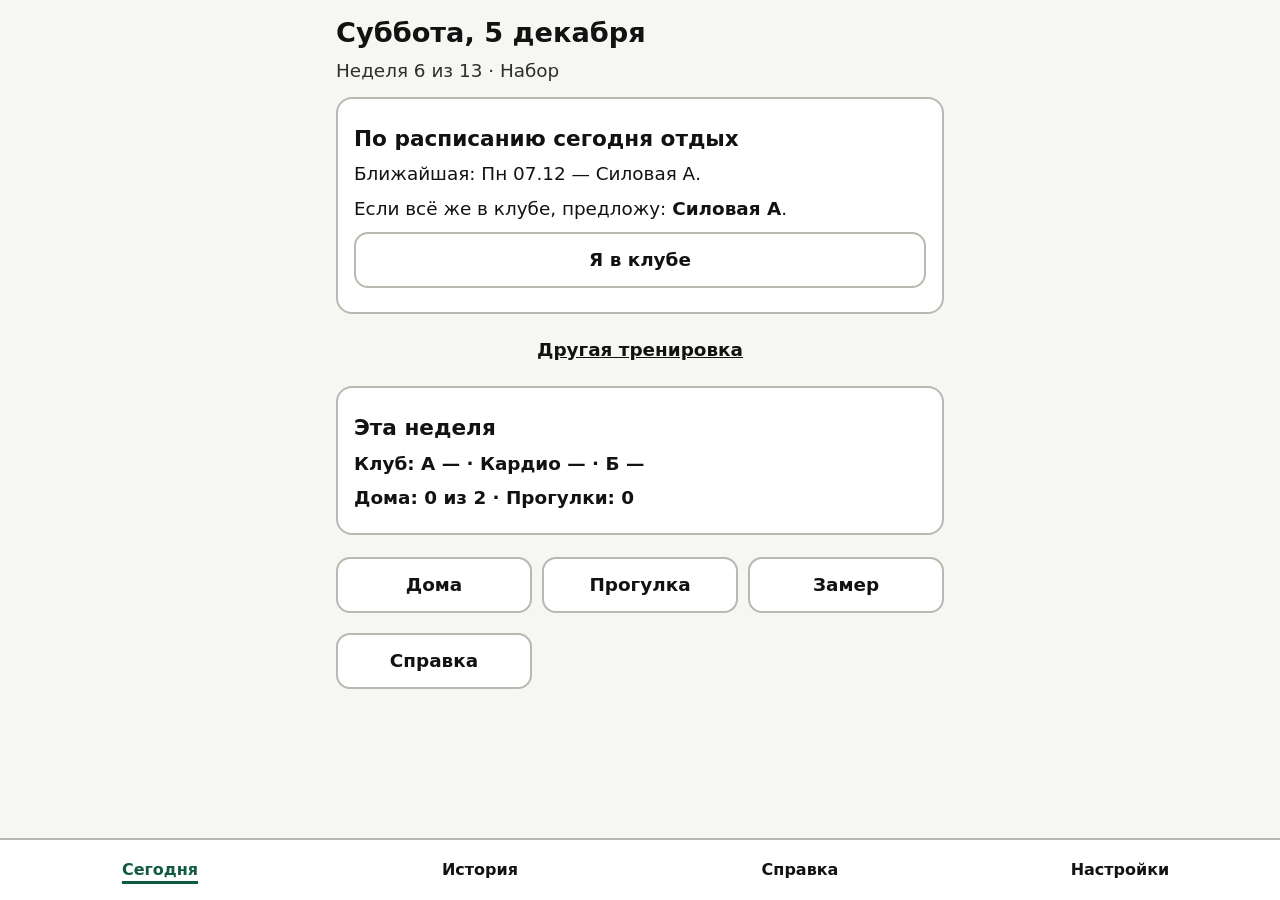
==== index.html @ d6c23516 "Первая версия PWA «Тренировки» Силовая с подсказкой веса, таймер отдыха с голосом, стоп-сигналы, бас" ====
<!doctype html>
<html lang="ru">
<head>
  <meta charset="utf-8">
  <meta name="viewport" content="width=device-width, initial-scale=1, viewport-fit=cover">
  <title>Тренировки</title>
  <meta name="description" content="Личный дневник тренировок">
  <meta name="theme-color" content="#0f5a40" media="(prefers-color-scheme: light)">
  <meta name="theme-color" content="#101211" media="(prefers-color-scheme: dark)">
  <meta name="apple-mobile-web-app-capable" content="yes">
  <meta name="mobile-web-app-capable" content="yes">
  <meta name="apple-mobile-web-app-title" content="Тренировки">
  <meta name="apple-mobile-web-app-status-bar-style" content="default">
  <link rel="manifest" href="manifest.webmanifest">
  <link rel="icon" href="icons/icon-192.png" type="image/png">
  <link rel="apple-touch-icon" href="icons/apple-touch-icon.png">
  <link rel="stylesheet" href="css/style.css">
</head>
<body>
  <div id="app"><p style="padding:16px">Загрузка…</p></div>
  <noscript>Для работы приложения нужен JavaScript.</noscript>
  <script type="module" src="js/app.js"></script>
</body>
</html>
---- css/style.css ----
:root {
  --bg: #f6f6f2;
  --surface: #ffffff;
  --text: #121212;
  --text-2: #2e2e2e;
  --line: #b9b9b1;
  --primary: #0f5a40;
  --primary-text: #ffffff;
  --primary-soft: #d9eee4;
  --danger: #a3211a;
  --danger-text: #ffffff;
  --warn-bg: #fff1c9;
  --warn-text: #3d2c00;
  --chip: #e9e9e2;
  --focus: #1546c0;
  color-scheme: light dark;
}
@media (prefers-color-scheme: dark) {
  :root {
    --bg: #101211;
    --surface: #1b1e1c;
    --text: #f3f3ef;
    --text-2: #dadad4;
    --line: #4a504c;
    --primary: #6fdcb0;
    --primary-text: #04281b;
    --primary-soft: #1c3a2e;
    --danger: #ff7a70;
    --danger-text: #2a0200;
    --warn-bg: #3b300b;
    --warn-text: #ffe9a8;
    --chip: #2a2e2b;
    --focus: #9db8ff;
  }
}

html { font: -apple-system-body; }
* { box-sizing: border-box; }
body {
  margin: 0;
  background: var(--bg);
  color: var(--text);
  font-family: system-ui, -apple-system, "Segoe UI", Roboto, sans-serif;
  font-size: 1.15rem;
  line-height: 1.45;
  -webkit-text-size-adjust: 100%;
  -webkit-tap-highlight-color: transparent;
}
h1 { font-size: 1.7rem; margin: 0.2em 0 0.3em; line-height: 1.2; }
h2 { font-size: 1.35rem; margin: 0.6em 0 0.4em; line-height: 1.25; }
h3 { font-size: 1.15rem; margin: 0.8em 0 0.2em; }
p { margin: 0.4em 0; }
.sub { color: var(--text-2); }
.lead { font-size: 1.2rem; }
.big-text { font-size: 1.6rem; font-weight: 700; line-height: 1.25; }
.center { text-align: center; }
.note { color: var(--text-2); font-size: 1rem; }
:focus-visible { outline: 3px solid var(--focus); outline-offset: 2px; }

.page, .workout {
  max-width: 640px;
  margin: 0 auto;
  padding: 16px 16px calc(110px + env(safe-area-inset-bottom));
}
.page { padding-top: calc(12px + env(safe-area-inset-top)); }
.page-head { margin-bottom: 8px; }

.card, .banner, .suggest, .history, .rest-panel {
  background: var(--surface);
  border: 2px solid var(--line);
  border-radius: 16px;
  padding: 14px 16px;
  margin: 12px 0;
}
.banner { background: var(--warn-bg); color: var(--warn-text); border-color: var(--warn-text); }
.danger-card { border-color: var(--danger); }
.danger-text { color: var(--danger); }

.btn {
  display: flex;
  align-items: center;
  justify-content: center;
  width: 100%;
  min-height: 56px;
  margin: 10px 0;
  padding: 12px 18px;
  border-radius: 14px;
  border: 2px solid var(--line);
  background: var(--surface);
  color: var(--text);
  font: inherit;
  font-weight: 650;
  font-size: 1.15rem;
  text-align: center;
  text-decoration: none;
  cursor: pointer;
}
.btn-primary { background: var(--primary); color: var(--primary-text); border-color: var(--primary); }
.btn-danger { background: var(--danger); color: var(--danger-text); border-color: var(--danger); }
.btn-xl { min-height: 72px; font-size: 1.35rem; }
.btn-small { width: auto; min-height: 48px; margin: 0; padding: 8px 12px; font-size: 1rem; }
.btn-link {
  background: none;
  border: none;
  color: var(--text);
  text-decoration: underline;
  font: inherit;
  font-weight: 600;
  min-height: 48px;
  padding: 8px;
  cursor: pointer;
}
.btn.btn-link { border: none; background: none; }
.danger-link { color: var(--danger); }
.btn-pause {
  min-height: 40vh;
  font-size: 2.6rem;
  letter-spacing: 0.05em;
  background: var(--primary-soft);
  border: 3px solid var(--primary);
}
.file-btn { cursor: pointer; }

.grid2 { display: grid; grid-template-columns: repeat(auto-fit, minmax(150px, 1fr)); gap: 0 10px; }
.row2 { display: grid; grid-template-columns: repeat(auto-fit, minmax(140px, 1fr)); gap: 0 10px; }
.stack .btn { margin: 8px 0; }

fieldset { border: none; padding: 0; margin: 14px 0; }
legend { font-weight: 650; margin-bottom: 6px; padding: 0; }
.chips { display: flex; flex-wrap: wrap; gap: 8px; }
.chip {
  min-height: 56px;
  padding: 10px 16px;
  border-radius: 28px;
  border: 2px solid var(--line);
  background: var(--chip);
  color: var(--text);
  font: inherit;
  font-weight: 600;
  cursor: pointer;
}
.chip[aria-pressed="true"] { background: var(--primary); color: var(--primary-text); border-color: var(--primary); }
.chip[aria-pressed="true"]::before { content: "✓ "; }

.field { display: block; margin: 14px 0; font-weight: 600; }
.field input, .field textarea {
  display: block;
  width: 100%;
  margin-top: 6px;
  min-height: 56px;
  padding: 10px 12px;
  font: inherit;
  font-weight: 400;
  color: var(--text);
  background: var(--surface);
  border: 2px solid var(--line);
  border-radius: 12px;
}
.check { display: flex; gap: 12px; align-items: center; min-height: 56px; margin: 12px 0; font-weight: 600; }
.check input { width: 32px; height: 32px; flex: none; accent-color: var(--primary); }

.list { padding-left: 1.3em; }
.list li { margin: 6px 0; }
.big-list { font-size: 1.3rem; }
.week-strip { font-size: 1.15rem; font-weight: 600; }
.tbl { width: 100%; border-collapse: collapse; font-size: 1rem; }
.tbl td, .tbl th { border-bottom: 1px solid var(--line); padding: 8px 6px; text-align: left; vertical-align: top; }

.row-btn {
  display: flex;
  flex-wrap: wrap;
  justify-content: space-between;
  align-items: center;
  gap: 4px 12px;
  width: 100%;
  min-height: 56px;
  margin: 8px 0;
  padding: 10px 14px;
  border: 2px solid var(--line);
  border-radius: 12px;
  background: var(--surface);
  color: var(--text);
  font: inherit;
  text-align: left;
}
.row-btn[aria-current="true"] { border-color: var(--primary); border-width: 3px; }
.row-btn span { color: var(--text-2); }

/* тренировка */
.topbar {
  position: sticky;
  top: 0;
  z-index: 5;
  display: flex;
  gap: 8px;
  align-items: center;
  padding: calc(8px + env(safe-area-inset-top)) 12px 8px;
  background: var(--bg);
  border-bottom: 2px solid var(--line);
}
.topbar-title { flex: 1; font-weight: 700; line-height: 1.2; min-width: 0; }
.topbar-title span { display: block; font-weight: 400; font-size: 0.95rem; color: var(--text-2); }
.ex-name { font-size: 1.6rem; }
.set-line { font-size: 1.25rem; }
.eye-note { background: var(--warn-bg); color: var(--warn-text); padding: 10px 12px; border-radius: 12px; font-weight: 600; }
.big-num { font-size: clamp(2.6rem, 13vw, 4.6rem); font-weight: 800; line-height: 1.05; font-variant-numeric: tabular-nums; }
.timer { text-align: center; padding: 8px 0; }
.timer-label { font-size: 1.3rem; font-weight: 700; }
.timer .big-num { font-size: clamp(3.4rem, 22vw, 7rem); }
.rest-panel { border-color: var(--primary); background: var(--primary-soft); padding-top: 6px; padding-bottom: 6px; }
.rest-panel .timer .big-num { font-size: clamp(3rem, 16vw, 4.6rem); }
.rest-panel .btn { margin: 6px 0; }

.stepper-block { margin: 14px 0; }
.stepper-label { font-weight: 650; display: flex; justify-content: space-between; align-items: center; flex-wrap: wrap; }
.stepper { display: grid; grid-template-columns: 76px 1fr 76px; gap: 8px; align-items: center; }
.stepper button {
  min-height: 76px;
  font-size: 2.4rem;
  font-weight: 700;
  border-radius: 14px;
  border: 2px solid var(--line);
  background: var(--chip);
  color: var(--text);
  cursor: pointer;
}
.stepper .val { text-align: center; font-size: clamp(2rem, 10vw, 3rem); font-weight: 800; font-variant-numeric: tabular-nums; }

.bottom-nav {
  position: fixed;
  left: 0;
  right: 0;
  bottom: 0;
  z-index: 5;
  display: grid;
  grid-template-columns: repeat(4, 1fr);
  background: var(--surface);
  border-top: 2px solid var(--line);
  padding-bottom: env(safe-area-inset-bottom);
}
.bottom-nav button {
  min-height: 60px;
  border: none;
  background: none;
  color: var(--text);
  font: inherit;
  font-size: 1rem;
  font-weight: 600;
}
.bottom-nav button[aria-current="page"] { text-decoration: underline; text-decoration-thickness: 3px; text-underline-offset: 6px; color: var(--primary); }

.overlay {
  position: fixed;
  inset: 0;
  z-index: 20;
  background: rgba(0, 0, 0, 0.55);
  display: flex;
  align-items: flex-end;
  justify-content: center;
}
.sheet {
  width: 100%;
  max-width: 640px;
  max-height: 92vh;
  overflow-y: auto;
  background: var(--bg);
  border-radius: 20px 20px 0 0;
  padding: 16px 16px calc(24px + env(safe-area-inset-bottom));
}
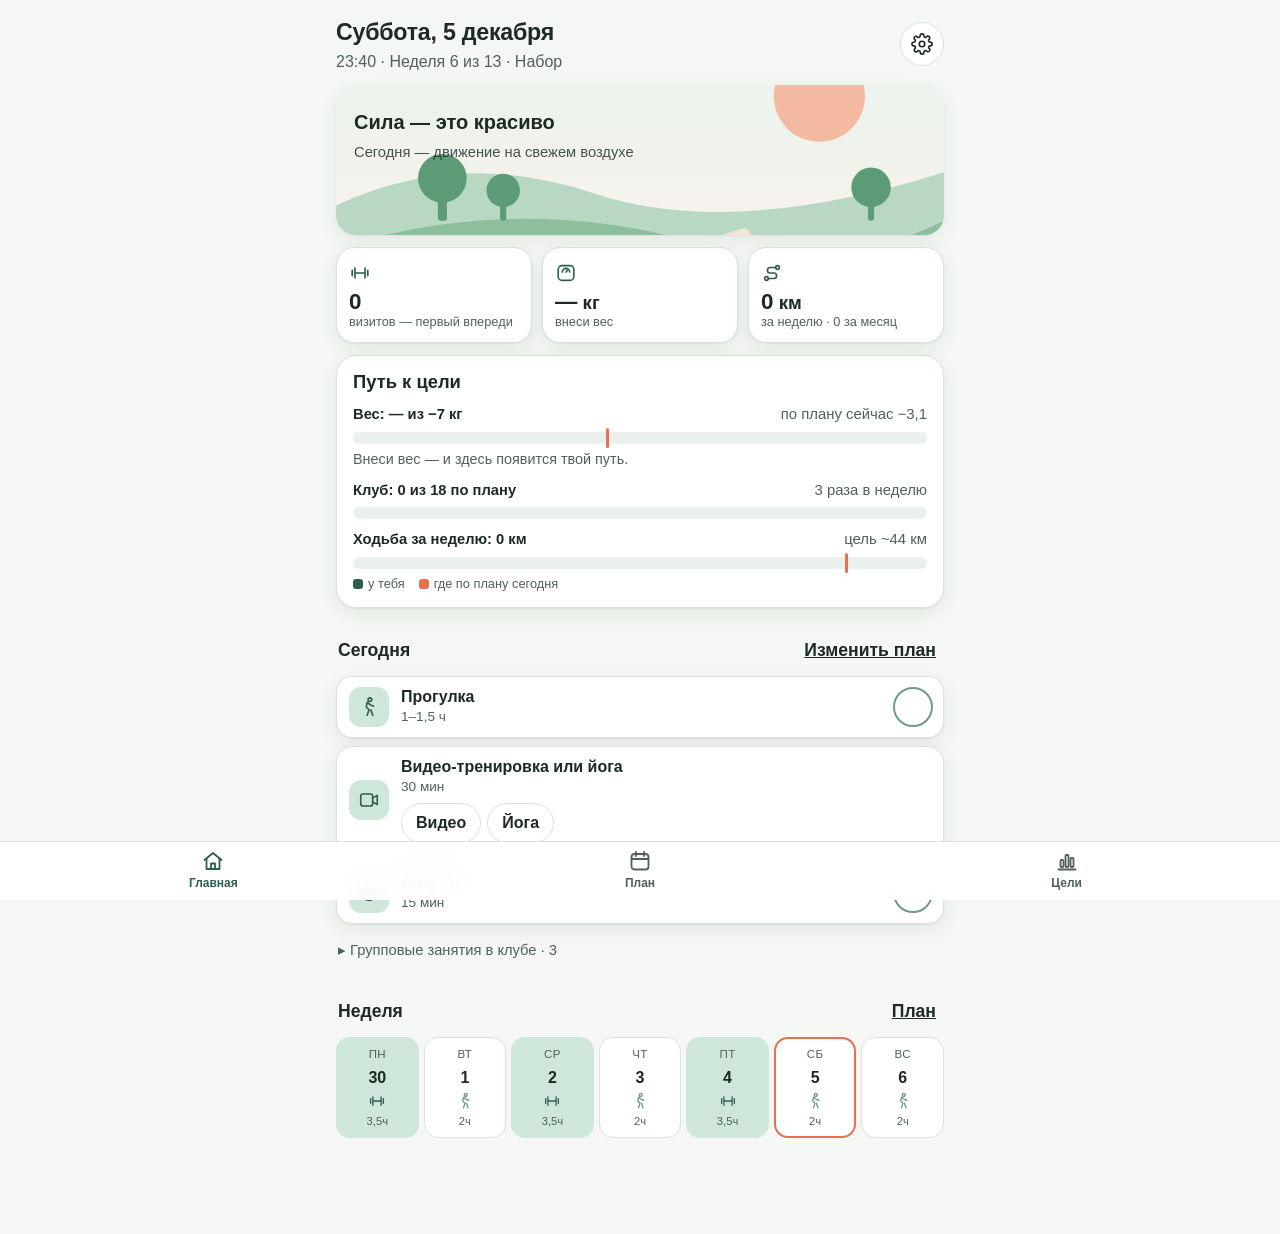
==== commit a45e7b16: "Новый интерфейс: дашборд прогресса, план недели, календарь месяца, цели - «Спа»-дизайн обычного масш" ====
--- a/index.html
+++ b/index.html
@@ -5,8 +5,8 @@
   <meta name="viewport" content="width=device-width, initial-scale=1, viewport-fit=cover">
   <title>Тренировки</title>
   <meta name="description" content="Личный дневник тренировок">
-  <meta name="theme-color" content="#0f5a40" media="(prefers-color-scheme: light)">
-  <meta name="theme-color" content="#101211" media="(prefers-color-scheme: dark)">
+  <meta name="theme-color" content="#f4f7f3" media="(prefers-color-scheme: light)">
+  <meta name="theme-color" content="#111715" media="(prefers-color-scheme: dark)">
   <meta name="apple-mobile-web-app-capable" content="yes">
   <meta name="mobile-web-app-capable" content="yes">
   <meta name="apple-mobile-web-app-title" content="Тренировки">
--- a/css/style.css
+++ b/css/style.css
@@ -1,269 +1,363 @@
 :root {
-  --bg: #f6f6f2;
+  --bg: #f4f7f3;
   --surface: #ffffff;
-  --text: #121212;
-  --text-2: #2e2e2e;
-  --line: #b9b9b1;
-  --primary: #0f5a40;
-  --primary-text: #ffffff;
-  --primary-soft: #d9eee4;
-  --danger: #a3211a;
-  --danger-text: #ffffff;
-  --warn-bg: #fff1c9;
-  --warn-text: #3d2c00;
-  --chip: #e9e9e2;
-  --focus: #1546c0;
+  --surface-2: #eaf1ec;
+  --text: #1d2a24;
+  --text-2: #51605a;
+  --line: #d9e3dc;
+  --sage: #2f5d4e;
+  --sage-2: #6e9c86;
+  --mint: #cfe6da;
+  --coral: #e86f51;
+  --coral-text: #b8472d;
+  --on-primary: #ffffff;
+  --danger: #b3261e;
+  --warn-bg: #fff3dc;
+  --warn-text: #6b4500;
+  --focus: #2b62d9;
+  --shadow: 0 1px 2px rgba(30, 50, 40, .06), 0 6px 20px rgba(30, 50, 40, .07);
+  --radius: 20px;
+  --hero-sky-1: #e6f3ee;
+  --hero-sky-2: #fdf2ea;
+  --hero-sun: #f6b49a;
+  --hero-wave-1: #a9d3c4;
+  --hero-wave-2: #7fb8a5;
+  --hero-wave-3: #4f8f7b;
+  --hero-hill-1: #b9d8c4;
+  --hero-hill-2: #8dbf9f;
+  --hero-tree: #5d9a76;
+  --hero-path: #f3e6d6;
+  --heat-0: #edf1ee;
+  --heat-1: #dcefd6;
+  --heat-2: #a8d69c;
+  --heat-3: #e9c27a;
+  --heat-4: #d9734f;
+  --heat-5: #7a1f35;
   color-scheme: light dark;
 }
 @media (prefers-color-scheme: dark) {
   :root {
-    --bg: #101211;
-    --surface: #1b1e1c;
-    --text: #f3f3ef;
-    --text-2: #dadad4;
-    --line: #4a504c;
-    --primary: #6fdcb0;
-    --primary-text: #04281b;
-    --primary-soft: #1c3a2e;
-    --danger: #ff7a70;
-    --danger-text: #2a0200;
-    --warn-bg: #3b300b;
-    --warn-text: #ffe9a8;
-    --chip: #2a2e2b;
+    --bg: #111715;
+    --surface: #1a221f;
+    --surface-2: #222c28;
+    --text: #eef3f0;
+    --text-2: #a9b8b1;
+    --line: #2e3a35;
+    --sage: #8fc7ad;
+    --sage-2: #6e9c86;
+    --mint: #1f3a31;
+    --coral: #f08a6e;
+    --coral-text: #f6a58e;
+    --on-primary: #0b2219;
+    --danger: #ff8a80;
+    --warn-bg: #3a2e12;
+    --warn-text: #ffdf9e;
     --focus: #9db8ff;
+    --shadow: none;
+    --hero-sky-1: #1d3a33;
+    --hero-sky-2: #3b2c2a;
+    --hero-sun: #c97a62;
+    --hero-wave-1: #2c5a4c;
+    --hero-wave-2: #23493e;
+    --hero-wave-3: #183830;
+    --hero-hill-1: #2b4a3a;
+    --hero-hill-2: #213c2f;
+    --hero-tree: #3f6e55;
+    --hero-path: #4a4036;
+    --heat-0: #1e2724;
+    --heat-1: #2a4a36;
+    --heat-2: #3f7a4d;
+    --heat-3: #9a7a35;
+    --heat-4: #b5573a;
+    --heat-5: #a3364f;
   }
 }
 
-html { font: -apple-system-body; }
 * { box-sizing: border-box; }
+html { -webkit-text-size-adjust: 100%; }
 body {
   margin: 0;
   background: var(--bg);
   color: var(--text);
-  font-family: system-ui, -apple-system, "Segoe UI", Roboto, sans-serif;
-  font-size: 1.15rem;
+  font-family: -apple-system, BlinkMacSystemFont, "SF Pro Text", "Segoe UI", Roboto, sans-serif;
+  font-size: 16px;
   line-height: 1.45;
-  -webkit-text-size-adjust: 100%;
   -webkit-tap-highlight-color: transparent;
 }
-h1 { font-size: 1.7rem; margin: 0.2em 0 0.3em; line-height: 1.2; }
-h2 { font-size: 1.35rem; margin: 0.6em 0 0.4em; line-height: 1.25; }
-h3 { font-size: 1.15rem; margin: 0.8em 0 0.2em; }
-p { margin: 0.4em 0; }
-.sub { color: var(--text-2); }
-.lead { font-size: 1.2rem; }
-.big-text { font-size: 1.6rem; font-weight: 700; line-height: 1.25; }
+h1 { font-size: 1.6rem; margin: 0; line-height: 1.2; letter-spacing: -.01em; }
+h2 { font-size: 1.15rem; margin: 0 0 .5em; line-height: 1.3; }
+h3 { font-size: 1rem; margin: .9em 0 .2em; }
+p { margin: .35em 0; }
+.sub { color: var(--text-2); font-size: .93rem; }
+.lead { font-size: 1.05rem; }
+.big-text { font-size: 1.35rem; font-weight: 700; line-height: 1.25; }
 .center { text-align: center; }
-.note { color: var(--text-2); font-size: 1rem; }
+.note { color: var(--text-2); font-size: .9rem; }
 :focus-visible { outline: 3px solid var(--focus); outline-offset: 2px; }
+.ic { flex: none; vertical-align: middle; }
 
 .page, .workout {
   max-width: 640px;
   margin: 0 auto;
-  padding: 16px 16px calc(110px + env(safe-area-inset-bottom));
-}
-.page { padding-top: calc(12px + env(safe-area-inset-top)); }
-.page-head { margin-bottom: 8px; }
-
+  padding: 0 16px calc(96px + env(safe-area-inset-bottom));
+}
+.page { padding-top: calc(10px + env(safe-area-inset-top)); }
+
+/* шапка */
+.app-header { display: flex; align-items: center; gap: 12px; padding: 6px 0 12px; }
+.app-header .titles { flex: 1; min-width: 0; }
+.app-header .date { font-size: 1.45rem; font-weight: 750; letter-spacing: -.01em; }
+.app-header .clock { color: var(--text-2); font-variant-numeric: tabular-nums; }
+.icon-btn {
+  width: 44px; height: 44px; border-radius: 50%;
+  display: inline-flex; align-items: center; justify-content: center;
+  border: 1px solid var(--line); background: var(--surface); color: var(--text); cursor: pointer;
+}
+.page-title { display: flex; align-items: center; gap: 10px; padding: 6px 0 14px; }
+.page-title h1 { flex: 1; }
+
+/* герой */
+.hero { position: relative; border-radius: var(--radius); overflow: hidden; min-height: 150px; box-shadow: var(--shadow); }
+.hero-art { position: absolute; inset: 0; width: 100%; height: 100%; }
+.hero-text { position: relative; padding: 18px 18px 54px; }
+.hero-quote { font-size: 1.25rem; font-weight: 700; line-height: 1.25; max-width: 72%; color: var(--text); }
+.hero-sub { color: var(--text); opacity: .8; font-size: .92rem; }
+
+/* карточки */
 .card, .banner, .suggest, .history, .rest-panel {
   background: var(--surface);
-  border: 2px solid var(--line);
-  border-radius: 16px;
+  border: 1px solid var(--line);
+  border-radius: var(--radius);
   padding: 14px 16px;
   margin: 12px 0;
-}
-.banner { background: var(--warn-bg); color: var(--warn-text); border-color: var(--warn-text); }
-.danger-card { border-color: var(--danger); }
+  box-shadow: var(--shadow);
+}
+.banner { background: var(--warn-bg); color: var(--warn-text); border-color: transparent; box-shadow: none; display: flex; gap: 12px; align-items: center; flex-wrap: wrap; }
+.banner p { flex: 1 1 200px; margin: 0; }
+.banner .btn { width: auto; margin: 0; }
 .danger-text { color: var(--danger); }
-
+.section-title { display: flex; align-items: baseline; justify-content: space-between; gap: 8px; margin: 22px 2px 6px; font-size: 1.1rem; }
+.section-title .sub { font-weight: 400; }
+
+/* плитки прогресса */
+.stats { display: grid; grid-template-columns: repeat(3, 1fr); gap: 10px; margin: 12px 0; }
+.stat { background: var(--surface); border: 1px solid var(--line); border-radius: 18px; padding: 12px; box-shadow: var(--shadow); min-width: 0; }
+.stat .ic { color: var(--sage); }
+.stat-val { font-size: 1.4rem; font-weight: 750; line-height: 1.1; margin-top: 6px; font-variant-numeric: tabular-nums; white-space: nowrap; }
+.stat-lbl { font-size: .8rem; color: var(--text-2); line-height: 1.25; }
+.goal-row { margin: 10px 0 4px; }
+.goal-row .goal-head { display: flex; justify-content: space-between; gap: 8px; font-size: .92rem; }
+.progress { position: relative; height: 12px; background: var(--surface-2); border-radius: 6px; margin-top: 6px; }
+.progress .fill { position: absolute; left: 0; top: 0; bottom: 0; background: linear-gradient(90deg, var(--sage-2), var(--sage)); border-radius: 6px; }
+.progress .mark { position: absolute; top: -4px; width: 3px; height: 20px; background: var(--coral); border-radius: 2px; }
+.legend-inline { display: flex; gap: 14px; flex-wrap: wrap; font-size: .8rem; color: var(--text-2); margin-top: 6px; }
+.legend-inline i { display: inline-block; width: 10px; height: 10px; border-radius: 3px; margin-right: 5px; vertical-align: -1px; }
+
+/* план дня */
+.day-list { display: flex; flex-direction: column; gap: 8px; }
+.day-item {
+  display: flex; align-items: center; gap: 12px;
+  background: var(--surface); border: 1px solid var(--line); border-radius: 16px;
+  padding: 10px 10px 10px 12px; box-shadow: var(--shadow); min-height: 60px;
+}
+.di-icon { width: 40px; height: 40px; border-radius: 12px; background: var(--mint); color: var(--sage); display: flex; align-items: center; justify-content: center; flex: none; }
+.di-body { flex: 1; min-width: 0; }
+.di-title { font-weight: 650; line-height: 1.25; }
+.di-meta { font-size: .85rem; color: var(--text-2); }
+.di-choices { display: flex; gap: 6px; margin-top: 6px; flex-wrap: wrap; }
+.day-item.is-done .di-icon { background: var(--sage); color: var(--on-primary); }
+.day-item.is-past, .day-item.is-suggest { box-shadow: none; background: transparent; }
+.day-item.is-past .di-title, .day-item.is-past .di-icon, .day-item.is-suggest .di-title { opacity: .55; }
+.day-item.is-suggest .di-icon { background: var(--surface-2); color: var(--text-2); }
+.day-item.is-cancelled .di-title { text-decoration: line-through; opacity: .6; }
+.tick {
+  width: 40px; height: 40px; border-radius: 50%; flex: none;
+  border: 2px solid var(--sage-2); background: transparent; color: var(--on-primary);
+  display: inline-flex; align-items: center; justify-content: center; cursor: pointer;
+}
+.tick[aria-pressed="true"] { background: var(--sage); border-color: var(--sage); }
+.tick[aria-pressed="false"] .ic { opacity: 0; }
+.tick:disabled { opacity: .35; cursor: default; }
+.mini { min-height: 34px; padding: 4px 12px; border-radius: 17px; font-size: .85rem; }
+.badge { display: inline-block; font-size: .72rem; font-weight: 650; padding: 1px 7px; border-radius: 8px; vertical-align: 1px; margin-left: 4px; }
+.badge-care { background: var(--warn-bg); color: var(--warn-text); }
+.badge-no { background: #f8dcd8; color: #8c1d15; }
+@media (prefers-color-scheme: dark) { .badge-no { background: #4a1f1b; color: #ffb4ab; } }
+.stars { display: inline-flex; gap: 1px; vertical-align: -2px; margin-left: 4px; }
+.stars .on { color: var(--coral); }
+.stars .off { color: var(--line); }
+details.classes { margin-top: 8px; }
+details.classes summary { cursor: pointer; color: var(--text-2); font-size: .92rem; padding: 8px 2px; list-style: none; }
+details.classes summary::-webkit-details-marker { display: none; }
+details.classes summary::before { content: "▸ "; }
+details.classes[open] summary::before { content: "▾ "; }
+.done-note { color: var(--sage); font-weight: 650; font-size: .92rem; margin: 6px 2px; }
+
+/* неделя */
+.week { display: grid; grid-template-columns: repeat(7, 1fr); gap: 5px; }
+.wd {
+  display: flex; flex-direction: column; align-items: center; gap: 3px;
+  padding: 8px 2px; border-radius: 14px; border: 1px solid var(--line); background: var(--surface);
+  color: var(--text); font: inherit; cursor: pointer; min-width: 0;
+}
+.wd .wd-name { font-size: .72rem; color: var(--text-2); text-transform: uppercase; letter-spacing: .03em; }
+.wd .wd-num { font-weight: 700; font-size: 1rem; }
+.wd .wd-hours { font-size: .7rem; color: var(--text-2); white-space: nowrap; }
+.wd .ic { color: var(--sage-2); }
+.wd.is-gym { background: var(--mint); border-color: transparent; }
+.wd.is-gym .ic { color: var(--sage); }
+.wd.is-today { outline: 2px solid var(--coral); outline-offset: -2px; }
+.wd.is-done .wd-num::after { content: " ✓"; color: var(--sage); }
+.wd.is-cancelled { opacity: .5; }
+
+/* календарь */
+.seg { display: grid; grid-template-columns: 1fr 1fr; background: var(--surface-2); border-radius: 14px; padding: 3px; margin-bottom: 12px; }
+.seg button { min-height: 38px; border: 0; border-radius: 11px; background: transparent; color: var(--text); font: inherit; font-weight: 600; cursor: pointer; }
+.seg button[aria-pressed="true"] { background: var(--surface); box-shadow: var(--shadow); }
+.nav-row { display: flex; align-items: center; gap: 8px; margin: 4px 0 10px; }
+.nav-row .nav-title { flex: 1; text-align: center; font-weight: 700; }
+.heat { display: grid; grid-template-columns: repeat(7, 1fr); gap: 5px; }
+.heat .hd { font-size: .72rem; color: var(--text-2); text-align: center; text-transform: uppercase; }
+.heat .cell {
+  aspect-ratio: 1; border-radius: 10px; border: 0; font: inherit; font-size: .85rem; font-weight: 600;
+  display: flex; align-items: center; justify-content: center; cursor: pointer; color: var(--text);
+  background: var(--heat-0);
+}
+.heat .cell.l1 { background: var(--heat-1); }
+.heat .cell.l2 { background: var(--heat-2); }
+.heat .cell.l3 { background: var(--heat-3); }
+.heat .cell.l4 { background: var(--heat-4); color: #fff; }
+.heat .cell.l5 { background: var(--heat-5); color: #fff; }
+.heat .cell.is-today { outline: 2px solid var(--coral); outline-offset: 1px; }
+.heat .cell.is-future { background: transparent; border: 1px dashed var(--line); color: var(--text-2); }
+.heat .blank { visibility: hidden; }
+.heat-legend { display: flex; align-items: center; gap: 4px; font-size: .78rem; color: var(--text-2); margin-top: 10px; flex-wrap: wrap; }
+.heat-legend i { width: 16px; height: 16px; border-radius: 4px; display: inline-block; }
+.kpis { display: grid; grid-template-columns: repeat(2, 1fr); gap: 10px; }
+.kpi { background: var(--surface-2); border-radius: 14px; padding: 10px 12px; }
+.kpi b { display: block; font-size: 1.25rem; font-variant-numeric: tabular-nums; }
+.kpi span { font-size: .82rem; color: var(--text-2); }
+.plan-day { display: flex; align-items: center; gap: 12px; width: 100%; text-align: left; font: inherit; color: var(--text);
+  background: var(--surface); border: 1px solid var(--line); border-radius: 16px; padding: 10px 12px; margin: 8px 0; cursor: pointer; }
+.plan-day.is-gym { background: var(--mint); border-color: transparent; }
+.plan-day .pd-date { width: 46px; text-align: center; flex: none; }
+.plan-day .pd-date b { display: block; font-size: 1.2rem; }
+.plan-day .pd-date span { font-size: .75rem; color: var(--text-2); text-transform: uppercase; }
+.plan-day .pd-body { flex: 1; min-width: 0; }
+.plan-day.is-today { outline: 2px solid var(--coral); outline-offset: -2px; }
+
+/* графики */
+.chart { width: 100%; height: auto; display: block; }
+.chart .bar { fill: var(--sage-2); }
+.chart .bar-current { fill: var(--coral); }
+.chart .bar-val { font-size: 10px; fill: var(--text-2); }
+.chart .bar-lbl, .chart .axis { font-size: 10px; fill: var(--text-2); }
+.chart .goal-line { stroke: var(--coral); stroke-dasharray: 4 4; stroke-width: 1.5; }
+.chart .goal-lbl { font-size: 10px; fill: var(--coral-text); }
+.chart .grid { stroke: var(--line); stroke-width: 1; }
+.chart .data-line { fill: none; stroke: var(--sage); stroke-width: 2.5; stroke-linejoin: round; }
+.chart .target-line { fill: none; stroke: var(--coral); stroke-width: 1.5; stroke-dasharray: 5 5; }
+.chart .dot { fill: var(--sage); }
+.chart .dot-muted { fill: var(--surface); stroke: var(--text-2); stroke-width: 1.5; }
+
+/* кнопки */
 .btn {
-  display: flex;
-  align-items: center;
-  justify-content: center;
-  width: 100%;
-  min-height: 56px;
-  margin: 10px 0;
-  padding: 12px 18px;
-  border-radius: 14px;
-  border: 2px solid var(--line);
-  background: var(--surface);
-  color: var(--text);
-  font: inherit;
-  font-weight: 650;
-  font-size: 1.15rem;
-  text-align: center;
-  text-decoration: none;
-  cursor: pointer;
-}
-.btn-primary { background: var(--primary); color: var(--primary-text); border-color: var(--primary); }
-.btn-danger { background: var(--danger); color: var(--danger-text); border-color: var(--danger); }
-.btn-xl { min-height: 72px; font-size: 1.35rem; }
-.btn-small { width: auto; min-height: 48px; margin: 0; padding: 8px 12px; font-size: 1rem; }
-.btn-link {
-  background: none;
-  border: none;
-  color: var(--text);
-  text-decoration: underline;
-  font: inherit;
-  font-weight: 600;
-  min-height: 48px;
-  padding: 8px;
-  cursor: pointer;
-}
-.btn.btn-link { border: none; background: none; }
+  display: flex; align-items: center; justify-content: center; gap: 8px;
+  width: 100%; min-height: 48px; margin: 8px 0; padding: 10px 16px;
+  border-radius: 14px; border: 1px solid var(--line); background: var(--surface); color: var(--text);
+  font: inherit; font-weight: 650; text-align: center; text-decoration: none; cursor: pointer;
+}
+.btn-primary { background: var(--sage); color: var(--on-primary); border-color: var(--sage); }
+.btn-accent { background: var(--coral); color: #fff; border-color: var(--coral); }
+.btn-danger { background: var(--danger); color: #fff; border-color: var(--danger); }
+.btn-xl { min-height: 56px; font-size: 1.08rem; }
+.btn-small { width: auto; min-height: 40px; margin: 0; padding: 6px 12px; font-size: .9rem; }
+.btn-link { background: none; border: none; color: var(--text); text-decoration: underline; font: inherit; font-weight: 600; min-height: 40px; padding: 6px; cursor: pointer; }
+.btn.btn-link { border: none; background: none; box-shadow: none; }
 .danger-link { color: var(--danger); }
-.btn-pause {
-  min-height: 40vh;
-  font-size: 2.6rem;
-  letter-spacing: 0.05em;
-  background: var(--primary-soft);
-  border: 3px solid var(--primary);
-}
+.btn-pause { min-height: 34vh; font-size: 2rem; letter-spacing: .05em; background: var(--mint); border: 2px solid var(--sage); }
 .file-btn { cursor: pointer; }
-
-.grid2 { display: grid; grid-template-columns: repeat(auto-fit, minmax(150px, 1fr)); gap: 0 10px; }
-.row2 { display: grid; grid-template-columns: repeat(auto-fit, minmax(140px, 1fr)); gap: 0 10px; }
-.stack .btn { margin: 8px 0; }
-
-fieldset { border: none; padding: 0; margin: 14px 0; }
+.grid2 { display: grid; grid-template-columns: repeat(auto-fit, minmax(140px, 1fr)); gap: 0 10px; }
+.row2 { display: grid; grid-template-columns: repeat(auto-fit, minmax(120px, 1fr)); gap: 0 10px; }
+.stack .btn { margin: 6px 0; }
+
+fieldset { border: none; padding: 0; margin: 12px 0; }
 legend { font-weight: 650; margin-bottom: 6px; padding: 0; }
 .chips { display: flex; flex-wrap: wrap; gap: 8px; }
 .chip {
-  min-height: 56px;
-  padding: 10px 16px;
-  border-radius: 28px;
-  border: 2px solid var(--line);
-  background: var(--chip);
-  color: var(--text);
-  font: inherit;
-  font-weight: 600;
-  cursor: pointer;
-}
-.chip[aria-pressed="true"] { background: var(--primary); color: var(--primary-text); border-color: var(--primary); }
+  min-height: 40px; padding: 6px 14px; border-radius: 20px;
+  border: 1px solid var(--line); background: var(--surface); color: var(--text);
+  font: inherit; font-weight: 600; cursor: pointer;
+}
+.chip[aria-pressed="true"] { background: var(--sage); color: var(--on-primary); border-color: var(--sage); }
 .chip[aria-pressed="true"]::before { content: "✓ "; }
 
-.field { display: block; margin: 14px 0; font-weight: 600; }
+.field { display: block; margin: 12px 0; font-weight: 600; }
 .field input, .field textarea {
-  display: block;
-  width: 100%;
-  margin-top: 6px;
-  min-height: 56px;
-  padding: 10px 12px;
-  font: inherit;
-  font-weight: 400;
-  color: var(--text);
-  background: var(--surface);
-  border: 2px solid var(--line);
-  border-radius: 12px;
-}
-.check { display: flex; gap: 12px; align-items: center; min-height: 56px; margin: 12px 0; font-weight: 600; }
-.check input { width: 32px; height: 32px; flex: none; accent-color: var(--primary); }
-
-.list { padding-left: 1.3em; }
-.list li { margin: 6px 0; }
-.big-list { font-size: 1.3rem; }
-.week-strip { font-size: 1.15rem; font-weight: 600; }
-.tbl { width: 100%; border-collapse: collapse; font-size: 1rem; }
-.tbl td, .tbl th { border-bottom: 1px solid var(--line); padding: 8px 6px; text-align: left; vertical-align: top; }
-
+  display: block; width: 100%; margin-top: 6px; min-height: 46px; padding: 10px 12px;
+  font: inherit; font-weight: 400; color: var(--text); background: var(--surface);
+  border: 1px solid var(--line); border-radius: 12px;
+}
+.check { display: flex; gap: 10px; align-items: center; min-height: 46px; margin: 10px 0; font-weight: 600; }
+.check input { width: 24px; height: 24px; flex: none; accent-color: var(--sage); }
+.list { padding-left: 1.2em; }
+.list li { margin: 5px 0; }
+.big-list { font-size: 1.1rem; }
+.tbl { width: 100%; border-collapse: collapse; font-size: .92rem; }
+.tbl td, .tbl th { border-bottom: 1px solid var(--line); padding: 7px 4px; text-align: left; vertical-align: top; }
 .row-btn {
-  display: flex;
-  flex-wrap: wrap;
-  justify-content: space-between;
-  align-items: center;
-  gap: 4px 12px;
-  width: 100%;
-  min-height: 56px;
-  margin: 8px 0;
-  padding: 10px 14px;
-  border: 2px solid var(--line);
-  border-radius: 12px;
-  background: var(--surface);
-  color: var(--text);
-  font: inherit;
-  text-align: left;
-}
-.row-btn[aria-current="true"] { border-color: var(--primary); border-width: 3px; }
+  display: flex; flex-wrap: wrap; justify-content: space-between; align-items: center; gap: 4px 12px;
+  width: 100%; min-height: 52px; margin: 6px 0; padding: 10px 14px;
+  border: 1px solid var(--line); border-radius: 14px; background: var(--surface); color: var(--text);
+  font: inherit; text-align: left;
+}
+.row-btn[aria-current="true"] { border-color: var(--sage); border-width: 2px; }
 .row-btn span { color: var(--text-2); }
+.eye-note { background: var(--warn-bg); color: var(--warn-text); padding: 10px 12px; border-radius: 12px; font-weight: 600; font-size: .93rem; }
 
 /* тренировка */
 .topbar {
-  position: sticky;
-  top: 0;
-  z-index: 5;
-  display: flex;
-  gap: 8px;
-  align-items: center;
-  padding: calc(8px + env(safe-area-inset-top)) 12px 8px;
-  background: var(--bg);
-  border-bottom: 2px solid var(--line);
+  position: sticky; top: 0; z-index: 5; display: flex; gap: 8px; align-items: center;
+  padding: calc(8px + env(safe-area-inset-top)) 16px 8px; background: var(--bg); border-bottom: 1px solid var(--line);
 }
 .topbar-title { flex: 1; font-weight: 700; line-height: 1.2; min-width: 0; }
-.topbar-title span { display: block; font-weight: 400; font-size: 0.95rem; color: var(--text-2); }
-.ex-name { font-size: 1.6rem; }
-.set-line { font-size: 1.25rem; }
-.eye-note { background: var(--warn-bg); color: var(--warn-text); padding: 10px 12px; border-radius: 12px; font-weight: 600; }
-.big-num { font-size: clamp(2.6rem, 13vw, 4.6rem); font-weight: 800; line-height: 1.05; font-variant-numeric: tabular-nums; }
-.timer { text-align: center; padding: 8px 0; }
-.timer-label { font-size: 1.3rem; font-weight: 700; }
-.timer .big-num { font-size: clamp(3.4rem, 22vw, 7rem); }
-.rest-panel { border-color: var(--primary); background: var(--primary-soft); padding-top: 6px; padding-bottom: 6px; }
-.rest-panel .timer .big-num { font-size: clamp(3rem, 16vw, 4.6rem); }
+.topbar-title span { display: block; font-weight: 400; font-size: .85rem; color: var(--text-2); }
+.ex-name { font-size: 1.35rem; margin-top: 4px; }
+.set-line { font-size: 1.05rem; }
+.big-num { font-size: clamp(2rem, 9vw, 2.8rem); font-weight: 800; line-height: 1.05; font-variant-numeric: tabular-nums; }
+.timer { text-align: center; padding: 6px 0; }
+.timer-label { font-size: 1.05rem; font-weight: 700; }
+.timer .big-num { font-size: clamp(2.8rem, 16vw, 4.4rem); }
+.rest-panel { border-color: var(--sage-2); background: var(--mint); padding-top: 6px; padding-bottom: 6px; }
+.rest-panel .timer .big-num { font-size: clamp(2.4rem, 12vw, 3.4rem); }
 .rest-panel .btn { margin: 6px 0; }
-
-.stepper-block { margin: 14px 0; }
+.stepper-block { margin: 12px 0; }
 .stepper-label { font-weight: 650; display: flex; justify-content: space-between; align-items: center; flex-wrap: wrap; }
-.stepper { display: grid; grid-template-columns: 76px 1fr 76px; gap: 8px; align-items: center; }
-.stepper button {
-  min-height: 76px;
-  font-size: 2.4rem;
-  font-weight: 700;
-  border-radius: 14px;
-  border: 2px solid var(--line);
-  background: var(--chip);
-  color: var(--text);
-  cursor: pointer;
-}
-.stepper .val { text-align: center; font-size: clamp(2rem, 10vw, 3rem); font-weight: 800; font-variant-numeric: tabular-nums; }
-
+.stepper { display: grid; grid-template-columns: 60px 1fr 60px; gap: 8px; align-items: center; }
+.stepper button { min-height: 56px; font-size: 1.7rem; font-weight: 600; border-radius: 14px; border: 1px solid var(--line); background: var(--surface); color: var(--text); cursor: pointer; }
+.stepper .val { text-align: center; font-size: clamp(1.6rem, 8vw, 2.2rem); font-weight: 800; font-variant-numeric: tabular-nums; }
+
+/* нижнее меню */
 .bottom-nav {
-  position: fixed;
-  left: 0;
-  right: 0;
-  bottom: 0;
-  z-index: 5;
-  display: grid;
-  grid-template-columns: repeat(4, 1fr);
-  background: var(--surface);
-  border-top: 2px solid var(--line);
-  padding-bottom: env(safe-area-inset-bottom);
+  position: fixed; left: 0; right: 0; bottom: 0; z-index: 5;
+  display: grid; grid-template-columns: repeat(3, 1fr);
+  background: color-mix(in srgb, var(--surface) 92%, transparent);
+  -webkit-backdrop-filter: blur(12px); backdrop-filter: blur(12px);
+  border-top: 1px solid var(--line); padding-bottom: env(safe-area-inset-bottom);
 }
 .bottom-nav button {
-  min-height: 60px;
-  border: none;
-  background: none;
-  color: var(--text);
-  font: inherit;
-  font-size: 1rem;
-  font-weight: 600;
-}
-.bottom-nav button[aria-current="page"] { text-decoration: underline; text-decoration-thickness: 3px; text-underline-offset: 6px; color: var(--primary); }
-
-.overlay {
-  position: fixed;
-  inset: 0;
-  z-index: 20;
-  background: rgba(0, 0, 0, 0.55);
-  display: flex;
-  align-items: flex-end;
-  justify-content: center;
-}
+  min-height: 58px; border: none; background: none; color: var(--text-2);
+  font: inherit; font-size: .75rem; font-weight: 600; display: flex; flex-direction: column; align-items: center; justify-content: center; gap: 2px; cursor: pointer;
+}
+.bottom-nav button[aria-current="page"] { color: var(--sage); }
+
+/* листы */
+.overlay { position: fixed; inset: 0; z-index: 20; background: rgba(10, 20, 15, .45); display: flex; align-items: flex-end; justify-content: center; }
 .sheet {
-  width: 100%;
-  max-width: 640px;
-  max-height: 92vh;
-  overflow-y: auto;
-  background: var(--bg);
-  border-radius: 20px 20px 0 0;
-  padding: 16px 16px calc(24px + env(safe-area-inset-bottom));
-}
+  width: 100%; max-width: 640px; max-height: 92vh; overflow-y: auto;
+  background: var(--bg); border-radius: 22px 22px 0 0;
+  padding: 10px 16px calc(20px + env(safe-area-inset-bottom));
+}
+.sheet::before { content: ""; display: block; width: 40px; height: 5px; border-radius: 3px; background: var(--line); margin: 0 auto 10px; }
+.sheet-head { display: flex; align-items: center; gap: 8px; margin-bottom: 8px; }
+.sheet-head h2 { flex: 1; margin: 0; }
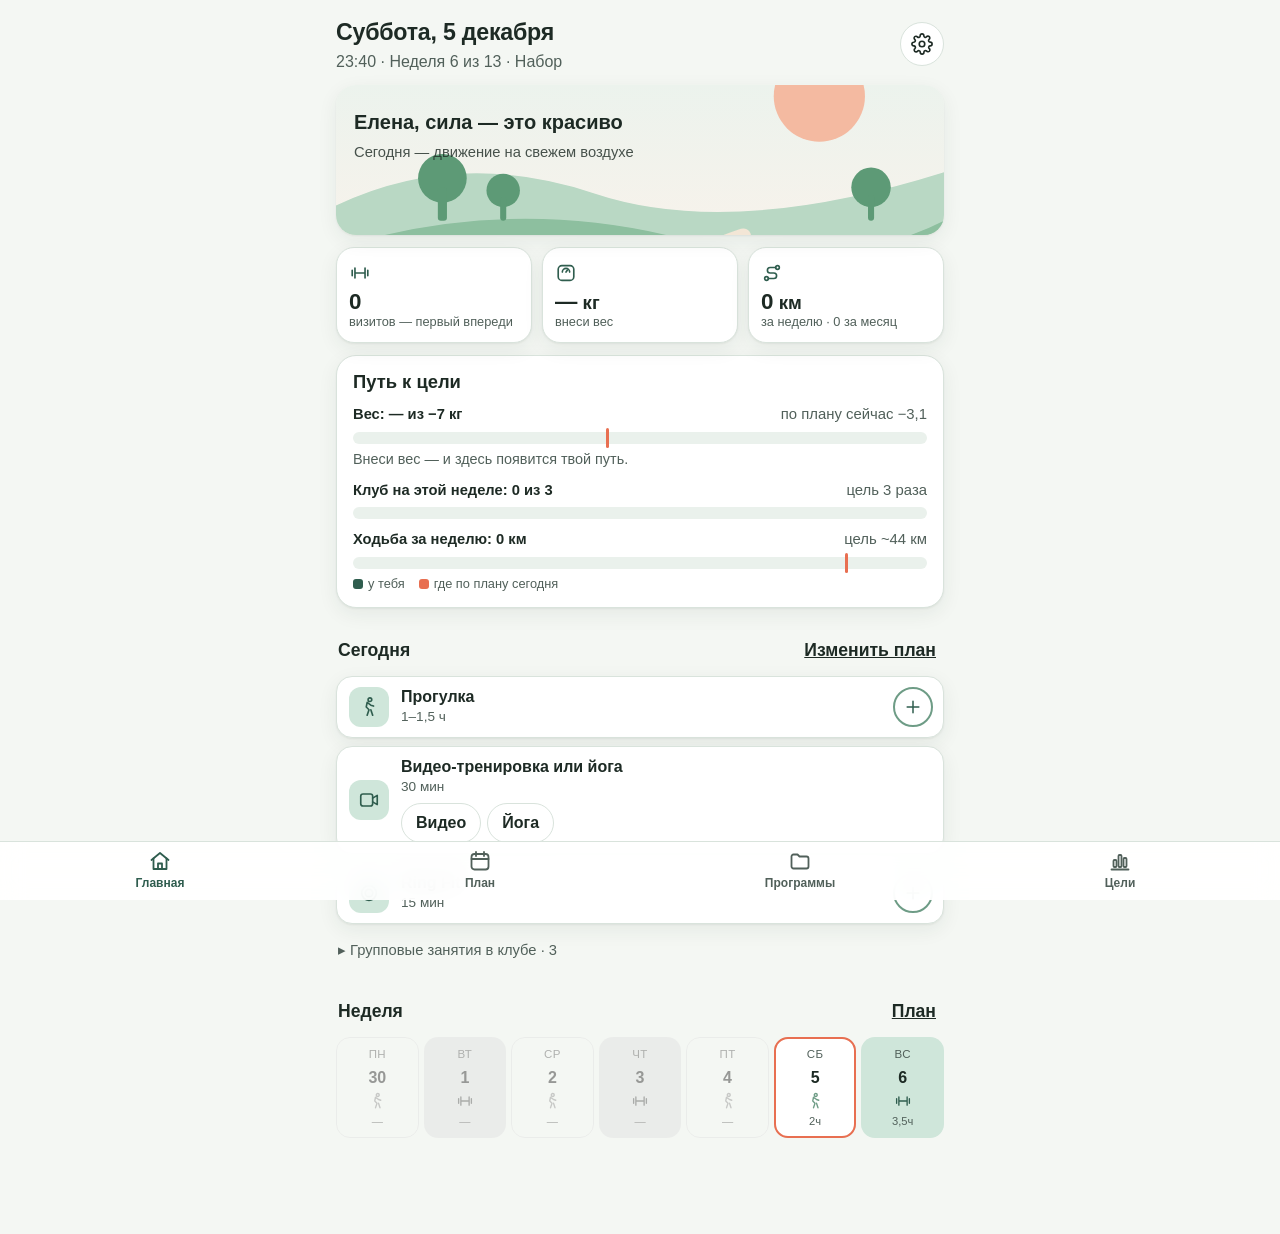
==== commit 5710827a: "Номер версии в настройках: версия 15 от 25.10.2026 Co-Authored-By: Claude Opus 5.5 <noreply@anthropi" ====
--- a/index.html
+++ b/index.html
@@ -19,6 +19,7 @@
 <body>
   <div id="app"><p style="padding:16px">Загрузка…</p></div>
   <noscript>Для работы приложения нужен JavaScript.</noscript>
+  <script src="version.js"></script>
   <script type="module" src="js/app.js"></script>
 </body>
 </html>
--- a/css/style.css
+++ b/css/style.css
@@ -167,7 +167,11 @@
 .di-choices { display: flex; gap: 6px; margin-top: 6px; flex-wrap: wrap; }
 .day-item.is-done .di-icon { background: var(--sage); color: var(--on-primary); }
 .day-item.is-past, .day-item.is-suggest { box-shadow: none; background: transparent; }
-.day-item.is-past .di-title, .day-item.is-past .di-icon, .day-item.is-suggest .di-title { opacity: .55; }
+.day-item.is-past { opacity: .5; filter: grayscale(1); }
+.day-item.is-suggest .di-title { opacity: .55; }
+.stepper input.val { width: 100%; min-width: 0; border: 1px solid var(--line); border-radius: 12px; background: var(--surface); color: var(--text); min-height: 56px; font: inherit; }
+.wd.is-missed { opacity: .45; background: transparent; filter: grayscale(1); }
+.plan-day.is-missed { opacity: .5; background: transparent; filter: grayscale(1); }
 .day-item.is-suggest .di-icon { background: var(--surface-2); color: var(--text-2); }
 .day-item.is-cancelled .di-title { text-decoration: line-through; opacity: .6; }
 .tick {
@@ -176,12 +180,18 @@
   display: inline-flex; align-items: center; justify-content: center; cursor: pointer;
 }
 .tick[aria-pressed="true"] { background: var(--sage); border-color: var(--sage); }
-.tick[aria-pressed="false"] .ic { opacity: 0; }
+.tick[aria-pressed="false"] { color: var(--sage); }
+.day-item.is-tappable { cursor: pointer; }
 .tick:disabled { opacity: .35; cursor: default; }
 .mini { min-height: 34px; padding: 4px 12px; border-radius: 17px; font-size: .85rem; }
 .badge { display: inline-block; font-size: .72rem; font-weight: 650; padding: 1px 7px; border-radius: 8px; vertical-align: 1px; margin-left: 4px; }
 .badge-care { background: var(--warn-bg); color: var(--warn-text); }
 .badge-no { background: #f8dcd8; color: #8c1d15; }
+.badge-ok { background: var(--mint); color: var(--sage); }
+.link-row { display: flex; gap: 8px; flex-wrap: wrap; margin: 8px 0; }
+.link-row .btn { margin: 0; }
+pre.prompt { white-space: pre-wrap; font: inherit; font-size: .88rem; background: var(--surface-2); border-radius: 12px; padding: 10px 12px; margin: 8px 0; }
+.row-btn .badge { margin-left: 0; }
 @media (prefers-color-scheme: dark) { .badge-no { background: #4a1f1b; color: #ffb4ab; } }
 .stars { display: inline-flex; gap: 1px; vertical-align: -2px; margin-left: 4px; }
 .stars .on { color: var(--coral); }
@@ -246,6 +256,29 @@
 .plan-day .pd-body { flex: 1; min-width: 0; }
 .plan-day.is-today { outline: 2px solid var(--coral); outline-offset: -2px; }
 
+/* программы */
+button.day-item, .ex-row { width: 100%; text-align: left; font: inherit; color: var(--text); cursor: pointer; }
+.di-icon img { width: 100%; height: 100%; object-fit: cover; border-radius: 12px; }
+.step-num { font-weight: 750; font-size: 1rem; }
+.ex-photo { width: 100%; max-height: 280px; object-fit: cover; border-radius: 16px; margin: 4px 0 8px; }
+.yt-preview { position: relative; display: block; aspect-ratio: 16 / 9; border-radius: 16px; overflow: hidden; background: #000; margin: 6px 0 10px; }
+.yt-preview img { width: 100%; height: 100%; object-fit: cover; display: block; }
+.yt-preview .play { position: absolute; inset: 0; margin: auto; width: 64px; height: 64px; border-radius: 50%; background: rgba(0, 0, 0, .6); color: #fff; display: flex; align-items: center; justify-content: center; }
+.finish-list { margin: 4px 0 0; padding-left: 1.1em; }
+.finish-list li { margin: 3px 0; }
+.mini-link { min-height: 0; padding: 4px 0 0; font-size: .85rem; }
+.card h2 .ic { color: var(--sage); vertical-align: -3px; }
+
+/* занятия по типам */
+.types { display: flex; flex-direction: column; gap: 12px; }
+.type-head { display: flex; justify-content: space-between; align-items: center; gap: 8px; flex-wrap: wrap; }
+.type-name { display: inline-flex; align-items: center; gap: 8px; font-weight: 600; }
+.type-name .ic { color: var(--sage); }
+.type-val { font-size: .92rem; color: var(--text-2); font-variant-numeric: tabular-nums; }
+.type-val b { color: var(--text); }
+.type-bar { height: 8px; background: var(--surface-2); border-radius: 4px; margin-top: 6px; overflow: hidden; }
+.type-bar i { display: block; height: 100%; background: var(--sage-2); border-radius: 4px; }
+
 /* графики */
 .chart { width: 100%; height: auto; display: block; }
 .chart .bar { fill: var(--sage-2); }
@@ -320,6 +353,11 @@
   position: sticky; top: 0; z-index: 5; display: flex; gap: 8px; align-items: center;
   padding: calc(8px + env(safe-area-inset-top)) 16px 8px; background: var(--bg); border-bottom: 1px solid var(--line);
 }
+.stop-btn {
+  width: 40px; height: 40px; border-radius: 50%; flex: none; cursor: pointer;
+  border: 0; background: var(--danger); color: #fff; font: inherit; font-size: 1.3rem; font-weight: 800; line-height: 1;
+}
+.topbar .btn-small { padding: 6px 10px; }
 .topbar-title { flex: 1; font-weight: 700; line-height: 1.2; min-width: 0; }
 .topbar-title span { display: block; font-weight: 400; font-size: .85rem; color: var(--text-2); }
 .ex-name { font-size: 1.35rem; margin-top: 4px; }
@@ -335,12 +373,12 @@
 .stepper-label { font-weight: 650; display: flex; justify-content: space-between; align-items: center; flex-wrap: wrap; }
 .stepper { display: grid; grid-template-columns: 60px 1fr 60px; gap: 8px; align-items: center; }
 .stepper button { min-height: 56px; font-size: 1.7rem; font-weight: 600; border-radius: 14px; border: 1px solid var(--line); background: var(--surface); color: var(--text); cursor: pointer; }
-.stepper .val { text-align: center; font-size: clamp(1.6rem, 8vw, 2.2rem); font-weight: 800; font-variant-numeric: tabular-nums; }
+.stepper .val, .stepper input.val { text-align: center; font-size: clamp(1.6rem, 8vw, 2.2rem); font-weight: 800; font-variant-numeric: tabular-nums; }
 
 /* нижнее меню */
 .bottom-nav {
   position: fixed; left: 0; right: 0; bottom: 0; z-index: 5;
-  display: grid; grid-template-columns: repeat(3, 1fr);
+  display: grid; grid-template-columns: repeat(4, 1fr);
   background: color-mix(in srgb, var(--surface) 92%, transparent);
   -webkit-backdrop-filter: blur(12px); backdrop-filter: blur(12px);
   border-top: 1px solid var(--line); padding-bottom: env(safe-area-inset-bottom);
